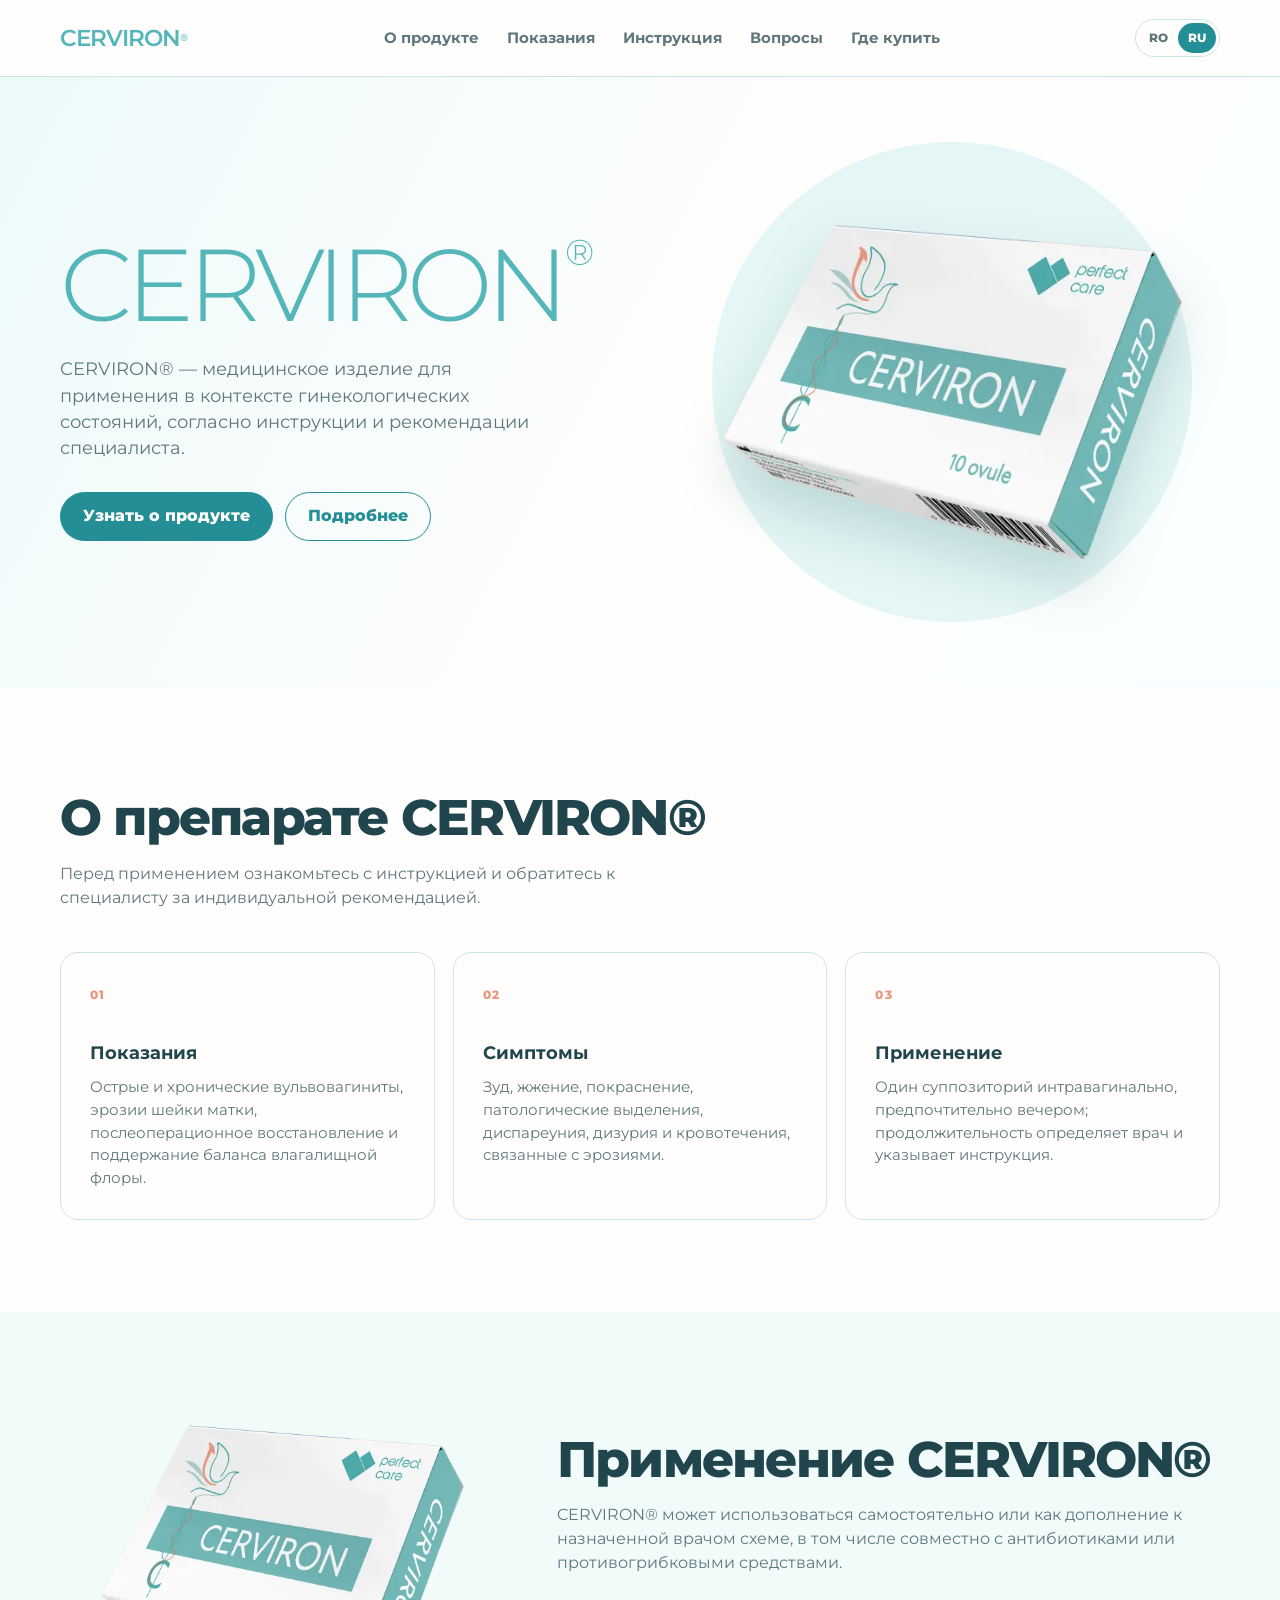
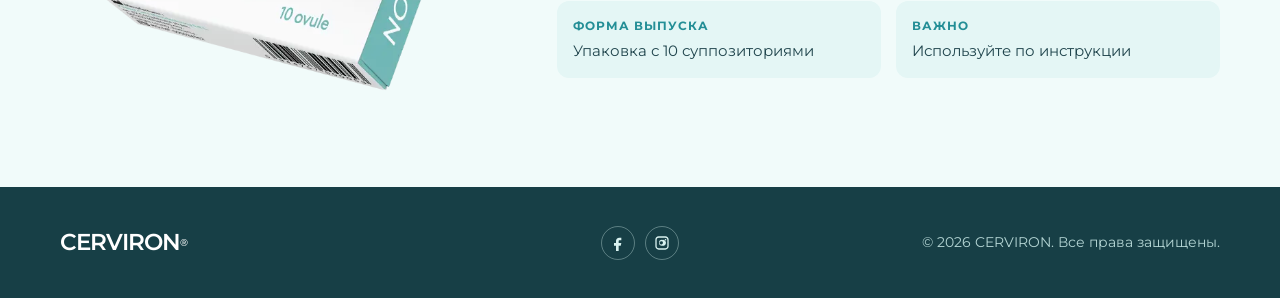
==== ru/index.html @ 04ea4976 "First commit Co-Authored-By: Claude Opus 5.5 <noreply@anthropic.com>" ====
﻿<!doctype html>
<html lang="ru">
  <head>
    <meta charset="utf-8" />
    <meta name="viewport" content="width=device-width,initial-scale=1" />
    <meta
      name="description"
      content="CERVIRON — основная информация о продукте."
    />
    <title>CERVIRON — Главная</title>
    <link rel="canonical" href="https://cerviron.punct.one/ru/" />
    <link rel="alternate" hreflang="ro" href="https://cerviron.punct.one/ro/" />
    <link rel="alternate" hreflang="ru" href="https://cerviron.punct.one/ru/" />
    <link rel="alternate" hreflang="x-default" href="https://cerviron.punct.one/ro/" />
    <link rel="stylesheet" href="../css/style.css" />
  </head>
  <body>
    <header class="header">
      <div class="container header__inner">
        <a class="brand" href="/ru/">CERVI<span>RON</span></a>
        <nav class="nav" id="site-nav"><ul class="nav__list"><li><a href="/ru/o-producte.html">О продукте</a></li><li><a href="/ru/pocazaniya.html">Показания</a></li><li><a href="/ru/instrukciya.html">Инструкция</a></li><li><a href="/ru/voprosy.html">Вопросы</a></li><li><a href="/ru/gde-kupit.html">Где купить</a></li></ul></nav>
        <div class="header__right">
          <div class="language">
            <a href="/ro/">RO</a
            ><a href="/ru/" aria-current="true">RU</a>
          </div>
          <button
            class="menu-button"
            aria-label="Открыть меню"
            aria-expanded="false"
            aria-controls="site-nav"
          >
            ☰
          </button>
        </div>
      </div>
    </header>
    <main>
      <section class="hero">
        <div class="container hero__grid">
          <div class="hero__copy">
            <h1 class="hero__title--product">CERVIRON<sup>®</sup></h1>
            <p class="hero__text">
              CERVIRON® — медицинское изделие для применения в контексте
              гинекологических состояний, согласно инструкции и рекомендации
              специалиста.
            </p>
            <div class="actions">
              <a class="button button--primary" href="#product"
                >Узнать о продукте</a
              ><a class="button button--secondary" href="/ru/o-producte.html"
                >Подробнее</a
              >
            </div>
          </div>
          <div class="hero__visual">
            <div class="hero__circle"></div>
            <img
              class="hero__image"
              src="../img/cerviron_img.webp"
              alt="Упаковка продукта CERVIRON"
            />
          </div>
        </div>
      </section>
      <section class="section" id="product">
        <div class="container">
          <div class="section__head">
            <h2>О препарате CERVIRON®</h2>
            <p class="section__intro">
              Перед применением ознакомьтесь с инструкцией и обратитесь к
              специалисту за индивидуальной рекомендацией.
            </p>
          </div>
          <div class="cards">
            <article class="card">
              <span class="card__number">01</span>
              <h3>Показания</h3>
              <p>
                Острые и хронические вульвовагиниты, эрозии шейки матки,
                послеоперационное восстановление и поддержание баланса
                влагалищной флоры.
              </p>
            </article>
            <article class="card">
              <span class="card__number">02</span>
              <h3>Симптомы</h3>
              <p>
                Зуд, жжение, покраснение, патологические выделения, диспареуния,
                дизурия и кровотечения, связанные с эрозиями.
              </p>
            </article>
            <article class="card">
              <span class="card__number">03</span>
              <h3>Применение</h3>
              <p>
                Один суппозиторий интравагинально, предпочтительно вечером;
                продолжительность определяет врач и указывает инструкция.
              </p>
            </article>
          </div>
        </div>
      </section>
      <section class="section section--tint">
        <div class="container product">
          <img
            class="product__image"
            src="../img/cerviron_img.webp"
            alt="Продукт CERVIRON"
          />
          <div class="product__copy">
            <h2>Применение CERVIRON®</h2>
            <p>
              CERVIRON® может использоваться самостоятельно или как дополнение к
              назначенной врачом схеме, в том числе совместно с антибиотиками
              или противогрибковыми средствами.
            </p>
            <div class="facts">
              <div class="fact">
                <strong>Форма выпуска</strong><span>Упаковка с 10 суппозиториями</span>
              </div>
              <div class="fact">
                <strong>Важно</strong><span>Используйте по инструкции</span>
              </div>
            </div>
          </div>
        </div>
      </section>
    </main>
    <footer class="footer">
      <div class="container footer__inner">
        <a class="brand" href="/ru/">CERVI<span>RON</span></a>
        <p>© 2026 CERVIRON. Все права защищены.</p>
      </div>
    </footer>
    <script src="../js/main.js"></script>
  </body>
</html>
---- css/style.css ----
@import url("./variables.css");
@import url("./base.css");
@import url("./common.css");
@import url("./header.css");
@import url("./breadcrumbs.css");
@import url("./hero.css");
@import url("./buttons.css");
@import url("./cards.css");
@import url("./pages.css");
@import url("./accordion.css");
@import url("./footer.css");
@import url("./responsive.css");
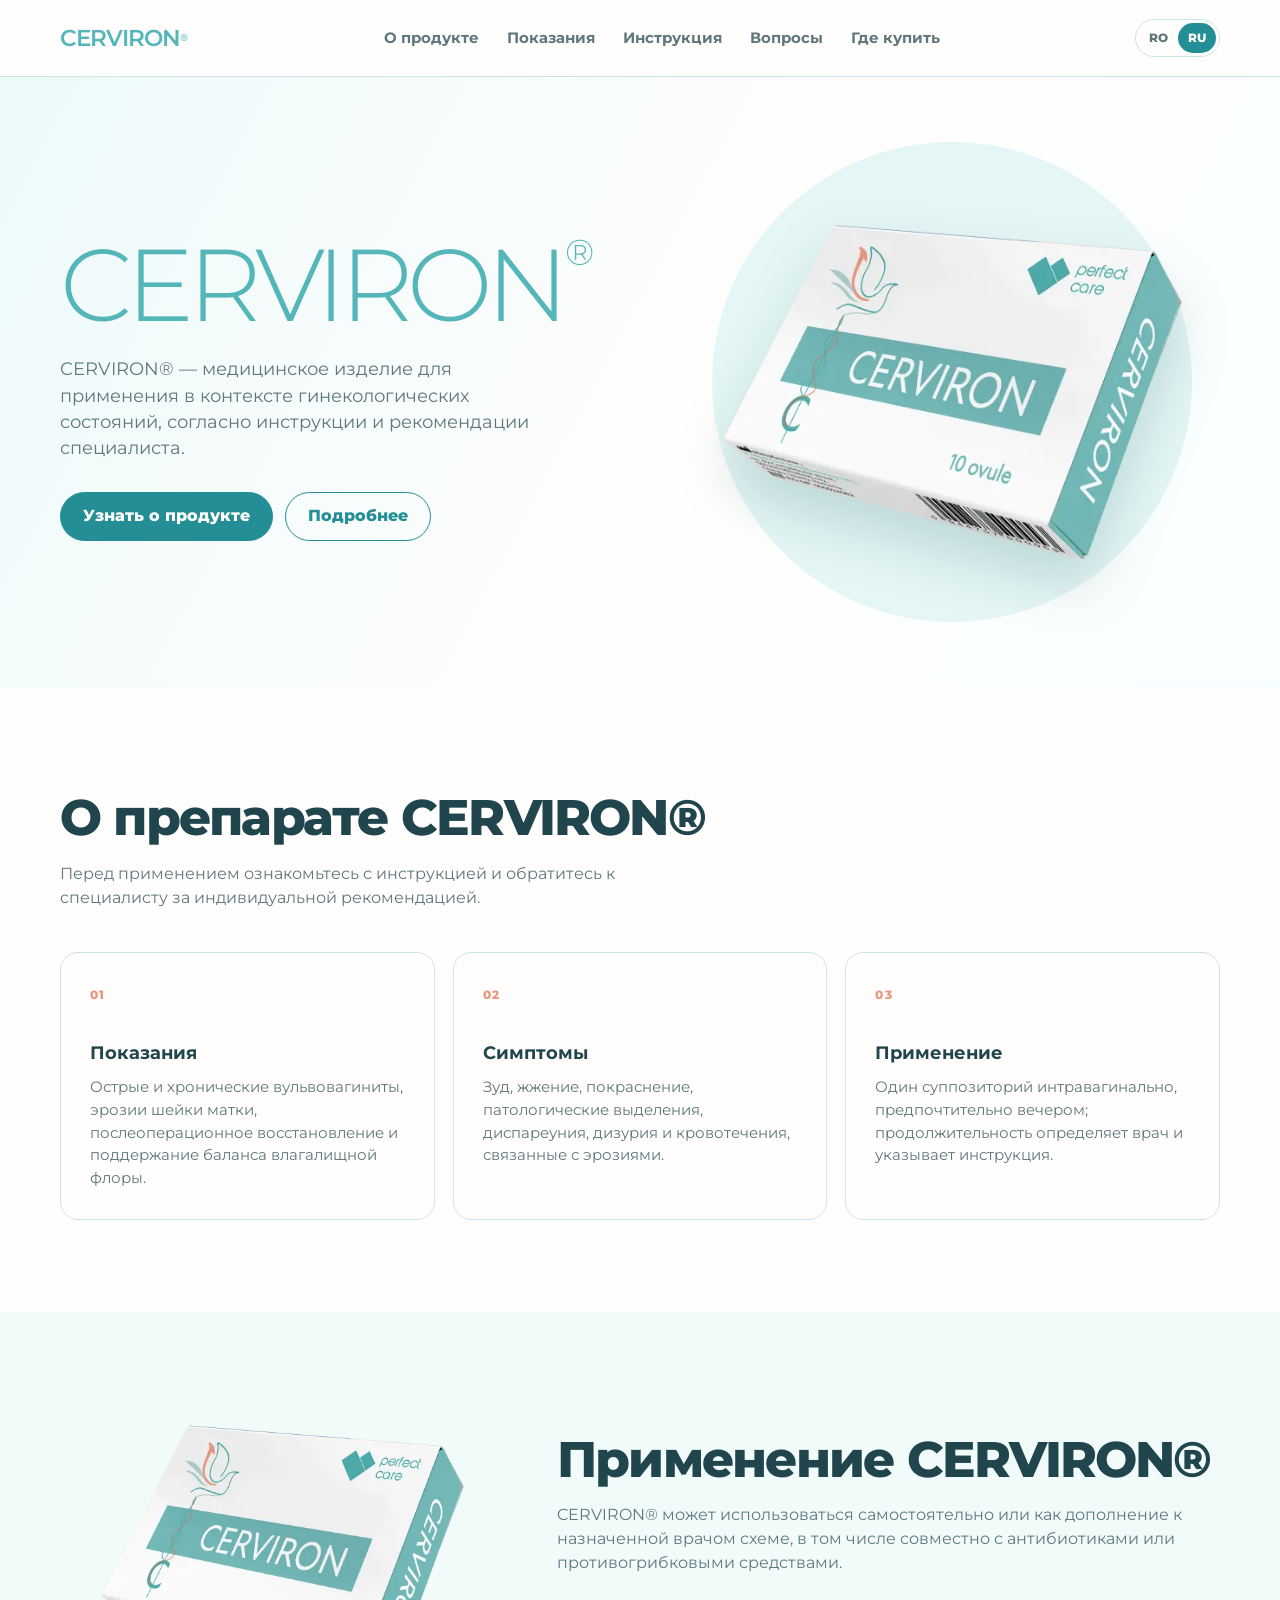
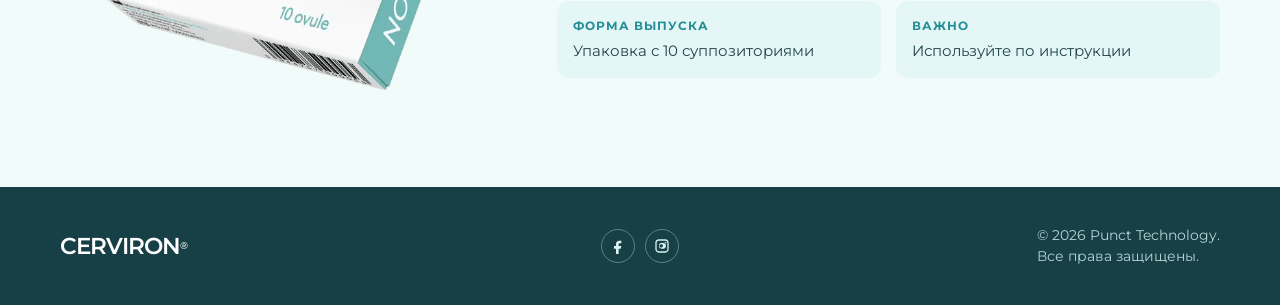
==== commit 201446e1: "Update footer: Punct Technology copyright, centered mobile layout, link hover Co-Authored-By: Claude" ====
--- a/ru/index.html
+++ b/ru/index.html
@@ -130,7 +130,7 @@
     <footer class="footer">
       <div class="container footer__inner">
         <a class="brand" href="/ru/">CERVI<span>RON</span></a>
-        <p>© 2026 CERVIRON. Все права защищены.</p>
+        <p>© 2026 <a href="https://punct.md" target="_blank" rel="noopener">Punct Technology</a>.<br />Все права защищены.</p>
       </div>
     </footer>
     <script src="../js/main.js"></script>
